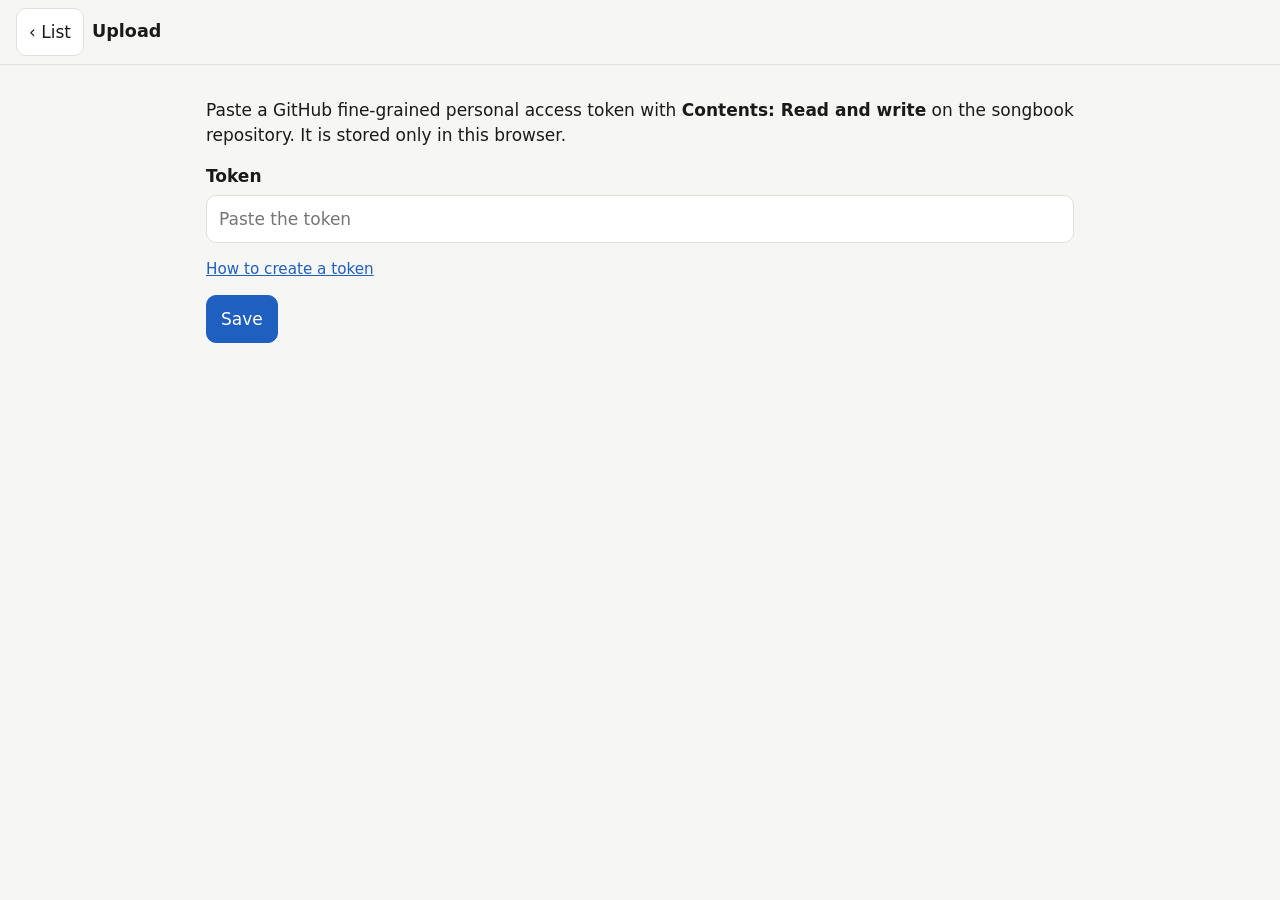
==== site/upload.html @ b97f974e "Add songbook site, manifest script and Pages workflow Static GitHub Pages site that stores worship c" ====
<!doctype html>
<html lang="sq">
<head>
  <meta charset="utf-8">
  <meta name="viewport" content="width=device-width, initial-scale=1, viewport-fit=cover">
  <meta name="color-scheme" content="light dark">
  <meta name="robots" content="noindex">
  <title>Upload – Songbook</title>
  <link rel="stylesheet" href="css/style.css">
</head>
<body>
  <header class="bar">
    <a class="back" href="index.html" aria-label="Back to the list">‹ List</a>
    <h1>Upload</h1>
  </header>
  <main class="wrap">

    <!-- State 1: no token saved -->
    <section id="token-section" hidden>
      <p>Paste a GitHub fine-grained personal access token with <strong>Contents: Read and write</strong> on the songbook repository. It is stored only in this browser.</p>
      <form id="token-form">
        <label for="token">Token</label>
        <input type="password" id="token" autocomplete="off" spellcheck="false" placeholder="Paste the token" required>
        <p class="help"><a id="readme-link" href="#" target="_blank" rel="noopener">How to create a token</a></p>
        <div class="msg error" id="token-error" hidden></div>
        <button class="btn primary" id="token-save" type="submit">Save</button>
      </form>
    </section>

    <!-- State 2: token saved -->
    <section id="upload-section" hidden>
      <form id="upload-form">
        <label for="files">Word documents (.docx)</label>
        <input type="file" id="files" accept=".docx,application/vnd.openxmlformats-officedocument.wordprocessingml.document" multiple>
        <p class="help">Several files can be selected at once. Each is uploaded in turn. The name below is the file name on the site; edit it if needed.</p>
        <ul class="files" id="file-list"></ul>
        <div class="msg error" id="upload-error" hidden></div>
        <div class="msg ok" id="upload-ok" hidden></div>
        <div class="row">
          <button class="btn primary" id="upload-btn" type="submit" disabled>Upload</button>
          <button class="btn" id="reset-btn" type="button" hidden>Clear</button>
        </div>
      </form>
      <hr style="border:0;border-top:1px solid var(--border);margin:32px 0 16px">
      <div class="row">
        <span class="help grow">Uploading to <a id="repo-link" href="#" target="_blank" rel="noopener"></a></span>
        <button class="btn danger small" id="forget" type="button">Forget token on this device</button>
      </div>
    </section>

  </main>
  <script type="module" src="js/upload.js"></script>
</body>
</html>
---- site/css/style.css ----
/* ------------------------------------------------------------------
   Songbook – site chrome.
   Mobile-first, system UI font, light and dark via prefers-color-scheme.
   The rendered documents keep their own fonts (see the @font-face block).
   ------------------------------------------------------------------ */

:root {
  color-scheme: light dark;
  --bg: #f6f6f4;
  --fg: #1a1a1a;
  --muted: #6b6b6b;
  --card: #ffffff;
  --border: #e0e0dc;
  --accent: #1f5fbf;
  --accent-fg: #ffffff;
  --danger: #b3261e;
  --ok: #1b7a3d;
  --tap: 48px;
}

@media (prefers-color-scheme: dark) {
  :root {
    --bg: #131313;
    --fg: #ececec;
    --muted: #a3a3a3;
    --card: #1e1e1e;
    --border: #333333;
    --accent: #7fb0ff;
    --accent-fg: #0b1a33;
    --danger: #ff8a80;
    --ok: #7fd49a;
  }
}

* { box-sizing: border-box; }
[hidden] { display: none !important; }

html { -webkit-text-size-adjust: 100%; }

body {
  margin: 0;
  font-family: system-ui, -apple-system, "Segoe UI", Roboto, Ubuntu, Cantarell, sans-serif;
  font-size: 17px;
  line-height: 1.45;
  background: var(--bg);
  color: var(--fg);
  overflow-x: hidden;
}

a { color: var(--accent); }

.wrap {
  max-width: 900px;
  margin: 0 auto;
  padding: 16px;
}

/* Header / toolbar ------------------------------------------------ */
header.bar {
  display: flex;
  align-items: center;
  gap: 8px;
  flex-wrap: wrap;
  padding: 8px 16px;
  min-height: 56px;
  border-bottom: 1px solid var(--border);
  background: var(--bg);
  position: sticky;
  top: 0;
  z-index: 2;
}

header.bar h1 {
  font-size: 1.1rem;
  margin: 0;
  flex: 1 1 auto;
  min-width: 0;
  overflow: hidden;
  text-overflow: ellipsis;
  white-space: nowrap;
}

h1.brand {
  font-size: 1.5rem;
  margin: 8px 0 12px;
}

.btn, .back {
  display: inline-flex;
  align-items: center;
  justify-content: center;
  min-height: var(--tap);
  padding: 0 14px;
  border-radius: 10px;
  border: 1px solid var(--border);
  background: var(--card);
  color: var(--fg);
  text-decoration: none;
  font: inherit;
  cursor: pointer;
  white-space: nowrap;
}
.btn:hover, .back:hover { border-color: var(--accent); }
.btn.primary {
  background: var(--accent);
  color: var(--accent-fg);
  border-color: var(--accent);
}
.btn.danger { color: var(--danger); }
.btn:disabled { opacity: .5; cursor: default; }
.btn.small { min-height: 40px; padding: 0 10px; font-size: .95rem; }
.back { padding: 0 12px; }

/* Forms ----------------------------------------------------------- */
input[type="search"], input[type="text"], input[type="password"], input[type="file"] {
  width: 100%;
  min-height: var(--tap);
  padding: 8px 12px;
  border-radius: 10px;
  border: 1px solid var(--border);
  background: var(--card);
  color: var(--fg);
  font: inherit;
}
input:focus-visible, .btn:focus-visible, .back:focus-visible, .song:focus-visible {
  outline: 3px solid var(--accent);
  outline-offset: 2px;
}
label { display: block; font-weight: 600; margin: 12px 0 6px; }
.help { color: var(--muted); font-size: .95rem; }
.row { display: flex; gap: 8px; flex-wrap: wrap; align-items: center; }
.row > .grow { flex: 1 1 200px; }

/* Song list ------------------------------------------------------- */
.search { margin-bottom: 12px; }
ul.songs { list-style: none; margin: 0; padding: 0; }
ul.songs li + li { margin-top: 8px; }
a.song {
  display: block;
  padding: 14px 16px;
  min-height: 56px;
  border-radius: 12px;
  border: 1px solid var(--border);
  background: var(--card);
  color: var(--fg);
  text-decoration: none;
  font-size: 1.1rem;
}
a.song:hover { border-color: var(--accent); }
.count { color: var(--muted); font-size: .9rem; margin: 0 0 8px; }

.state { padding: 24px 8px; color: var(--muted); text-align: center; }
.state.error { color: var(--danger); }

footer.foot {
  margin-top: 40px;
  padding: 16px;
  text-align: center;
  font-size: .85rem;
  color: var(--muted);
}
footer.foot a { color: var(--muted); }

/* Status messages ------------------------------------------------- */
.msg { padding: 10px 12px; border-radius: 10px; margin: 8px 0; border: 1px solid var(--border); background: var(--card); }
.msg.error { border-color: var(--danger); color: var(--danger); }
.msg.ok { border-color: var(--ok); color: var(--ok); }

/* Upload page ----------------------------------------------------- */
ul.files { list-style: none; margin: 12px 0; padding: 0; }
ul.files li {
  border: 1px solid var(--border);
  background: var(--card);
  border-radius: 12px;
  padding: 12px;
  margin-bottom: 8px;
}
ul.files .name { font-weight: 600; word-break: break-word; }
ul.files .status { margin-top: 6px; font-size: .95rem; color: var(--muted); }
ul.files .status.error { color: var(--danger); }
ul.files .status.ok { color: var(--ok); }
ul.files input[type="text"] { margin-top: 6px; font-family: ui-monospace, SFMono-Regular, Menlo, monospace; }

/* Document viewer ------------------------------------------------- */
.viewer {
  padding: 12px 0;
}
/* Wrapper is scaled with a transform; height is corrected in JS. */
#doc-scale {
  transform-origin: top left;
  width: max-content;
}
#doc {
  width: 100%;
  overflow: hidden;         /* fit mode: nothing leaks sideways */
  position: relative;
}
#doc.actual { overflow-x: auto; }  /* actual size: scroll inside the box, not the body */

/* docx-preview output: keep pages white in any theme */
.docx-wrapper {
  background: transparent !important;
  padding: 0 !important;
  display: block !important;
}
.docx-wrapper > section.docx {
  background: #ffffff !important;
  color: #000000;
  box-shadow: 0 1px 4px rgba(0,0,0,.25);
  margin: 0 0 16px 0 !important;
}

.loading { color: var(--muted); padding: 40px 16px; text-align: center; }
.loading::before {
  content: "";
  display: block;
  width: 28px; height: 28px;
  margin: 0 auto 12px;
  border-radius: 50%;
  border: 3px solid var(--border);
  border-top-color: var(--accent);
  animation: spin .9s linear infinite;
}
@keyframes spin { to { transform: rotate(360deg); } }

/* ------------------------------------------------------------------
   Metric-compatible web fonts, declared under the ORIGINAL family names
   so a document asking for "Times New Roman" renders with Tinos on a
   phone that has no Times New Roman. Same letter widths, so the chords
   stay above their syllables.
     Tinos   -> Times New Roman
     Arimo   -> Arial
     Carlito -> Calibri
     Cousine -> Courier New
   Files: Fontsource on jsDelivr, pinned. Only loaded when a document
   actually uses the family.
   ------------------------------------------------------------------ */
@font-face { font-family: "Times New Roman"; font-style: normal; font-weight: 400; font-display: block;
  src: url("https://cdn.jsdelivr.net/npm/@fontsource/tinos@5.3.0/files/tinos-latin-400-normal.woff2") format("woff2"); }
@font-face { font-family: "Times New Roman"; font-style: normal; font-weight: 700; font-display: block;
  src: url("https://cdn.jsdelivr.net/npm/@fontsource/tinos@5.3.0/files/tinos-latin-700-normal.woff2") format("woff2"); }
@font-face { font-family: "Times New Roman"; font-style: italic; font-weight: 400; font-display: block;
  src: url("https://cdn.jsdelivr.net/npm/@fontsource/tinos@5.3.0/files/tinos-latin-400-italic.woff2") format("woff2"); }
@font-face { font-family: "Times New Roman"; font-style: italic; font-weight: 700; font-display: block;
  src: url("https://cdn.jsdelivr.net/npm/@fontsource/tinos@5.3.0/files/tinos-latin-700-italic.woff2") format("woff2"); }

@font-face { font-family: "Arial"; font-style: normal; font-weight: 400; font-display: block;
  src: url("https://cdn.jsdelivr.net/npm/@fontsource/arimo@5.3.0/files/arimo-latin-400-normal.woff2") format("woff2"); }
@font-face { font-family: "Arial"; font-style: normal; font-weight: 700; font-display: block;
  src: url("https://cdn.jsdelivr.net/npm/@fontsource/arimo@5.3.0/files/arimo-latin-700-normal.woff2") format("woff2"); }
@font-face { font-family: "Arial"; font-style: italic; font-weight: 400; font-display: block;
  src: url("https://cdn.jsdelivr.net/npm/@fontsource/arimo@5.3.0/files/arimo-latin-400-italic.woff2") format("woff2"); }
@font-face { font-family: "Arial"; font-style: italic; font-weight: 700; font-display: block;
  src: url("https://cdn.jsdelivr.net/npm/@fontsource/arimo@5.3.0/files/arimo-latin-700-italic.woff2") format("woff2"); }

@font-face { font-family: "Calibri"; font-style: normal; font-weight: 400; font-display: block;
  src: url("https://cdn.jsdelivr.net/npm/@fontsource/carlito@5.3.0/files/carlito-latin-400-normal.woff2") format("woff2"); }
@font-face { font-family: "Calibri"; font-style: normal; font-weight: 700; font-display: block;
  src: url("https://cdn.jsdelivr.net/npm/@fontsource/carlito@5.3.0/files/carlito-latin-700-normal.woff2") format("woff2"); }
@font-face { font-family: "Calibri"; font-style: italic; font-weight: 400; font-display: block;
  src: url("https://cdn.jsdelivr.net/npm/@fontsource/carlito@5.3.0/files/carlito-latin-400-italic.woff2") format("woff2"); }
@font-face { font-family: "Calibri"; font-style: italic; font-weight: 700; font-display: block;
  src: url("https://cdn.jsdelivr.net/npm/@fontsource/carlito@5.3.0/files/carlito-latin-700-italic.woff2") format("woff2"); }

@font-face { font-family: "Courier New"; font-style: normal; font-weight: 400; font-display: block;
  src: url("https://cdn.jsdelivr.net/npm/@fontsource/cousine@5.3.0/files/cousine-latin-400-normal.woff2") format("woff2"); }
@font-face { font-family: "Courier New"; font-style: normal; font-weight: 700; font-display: block;
  src: url("https://cdn.jsdelivr.net/npm/@fontsource/cousine@5.3.0/files/cousine-latin-700-normal.woff2") format("woff2"); }
@font-face { font-family: "Courier New"; font-style: italic; font-weight: 400; font-display: block;
  src: url("https://cdn.jsdelivr.net/npm/@fontsource/cousine@5.3.0/files/cousine-latin-400-italic.woff2") format("woff2"); }
@font-face { font-family: "Courier New"; font-style: italic; font-weight: 700; font-display: block;
  src: url("https://cdn.jsdelivr.net/npm/@fontsource/cousine@5.3.0/files/cousine-latin-700-italic.woff2") format("woff2"); }

/* Print: only the document, at actual size --------------------------- */
@media print {
  body { background: #fff; color: #000; overflow: visible; }
  header.bar, footer.foot, .no-print { display: none !important; }
  .wrap { max-width: none; padding: 0; }
  .viewer { padding: 0; }
  #doc { overflow: visible !important; height: auto !important; }
  #doc-scale { transform: none !important; width: auto; }
  .docx-wrapper > section.docx { box-shadow: none; margin: 0 !important; page-break-after: always; }
}
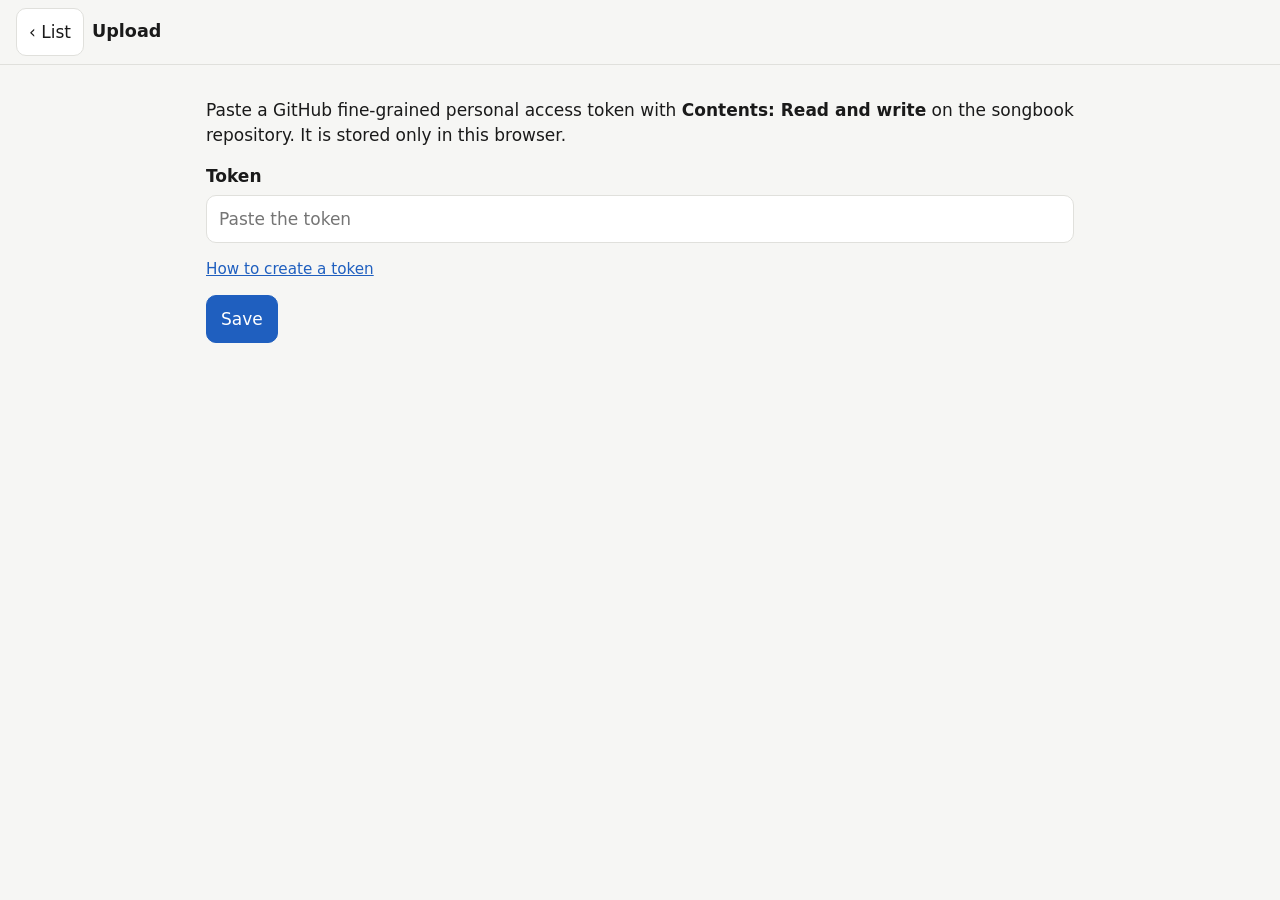
==== commit 0b0115e1: "One commit per upload batch Uploading several files from upload.html now produces a single commit in" ====
--- a/site/upload.html
+++ b/site/upload.html
@@ -32,7 +32,7 @@
       <form id="upload-form">
         <label for="files">Word documents (.docx)</label>
         <input type="file" id="files" accept=".docx,application/vnd.openxmlformats-officedocument.wordprocessingml.document" multiple>
-        <p class="help">Several files can be selected at once. Each is uploaded in turn. The name below is the file name on the site; edit it if needed.</p>
+        <p class="help">Several files can be selected at once. They are saved together as one change. The name below is the file name on the site; edit it if needed.</p>
         <ul class="files" id="file-list"></ul>
         <div class="msg error" id="upload-error" hidden></div>
         <div class="msg ok" id="upload-ok" hidden></div>
--- a/site/css/style.css
+++ b/site/css/style.css
@@ -208,6 +208,16 @@
   color: #000000;
   box-shadow: 0 1px 4px rgba(0,0,0,.25);
   margin: 0 0 16px 0 !important;
+}
+
+/* An empty paragraph takes a full line in Word; in HTML an empty <p> or an
+   empty <span> makes no line box. A zero-size inline-block creates one
+   without adding glyphs. */
+.docx p:empty::after, .docx p > span:empty::after {
+  content: "";
+  display: inline-block;
+  width: 0;
+  height: 0;
 }
 
 .loading { color: var(--muted); padding: 40px 16px; text-align: center; }
